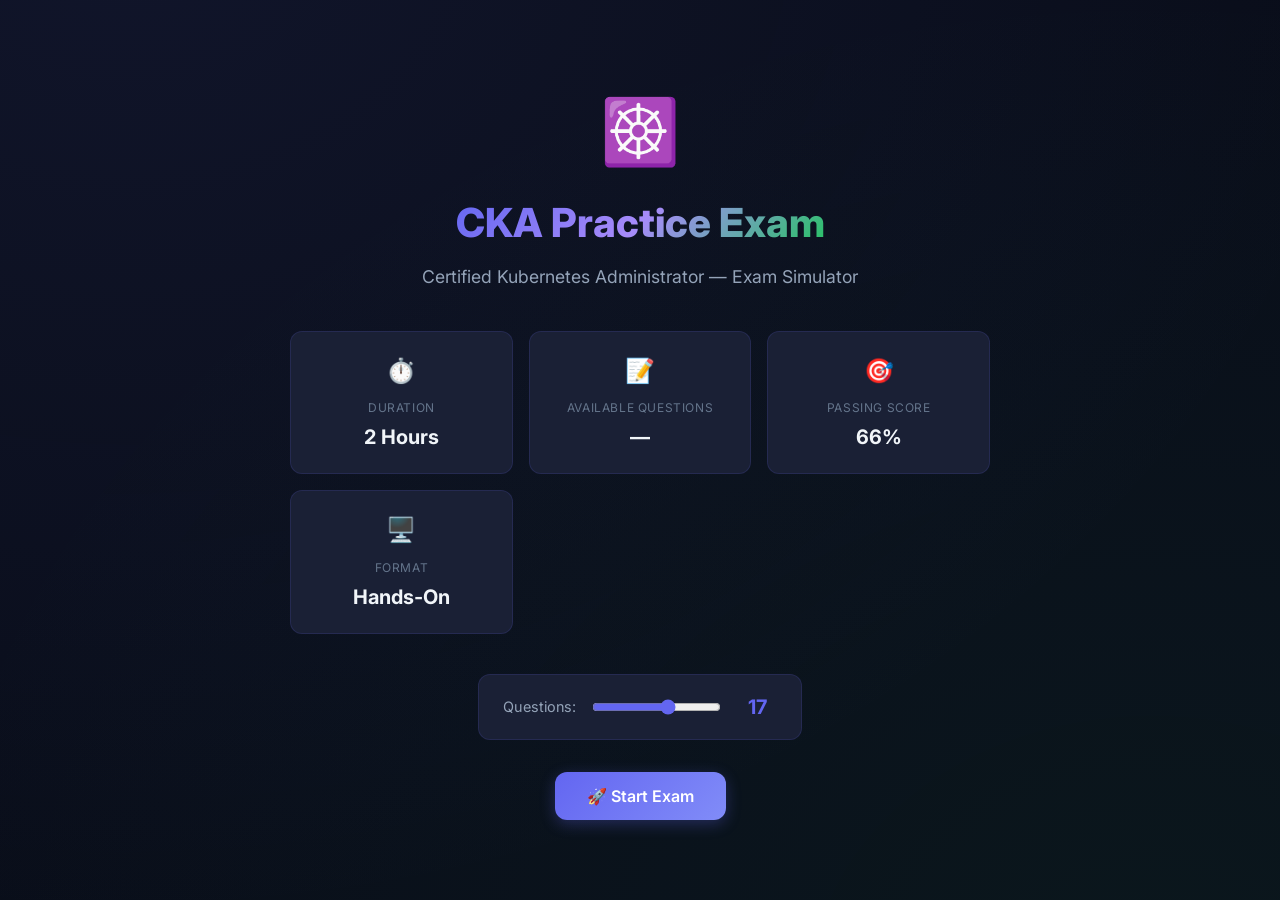
==== src/templates/index.html @ 95b74d7d "Updated UI" ====
<!DOCTYPE html>
<html lang="en">
<head>
  <meta charset="UTF-8">
  <meta name="viewport" content="width=device-width, initial-scale=1.0">
  <meta name="description" content="CKA Practice Exam Simulator — Randomized Kubernetes certification practice exams with countdown timer and exam-like experience.">
  <title>CKA Practice Exam Simulator</title>
  <link rel="stylesheet" href="/static/css/exam.css">
  <link rel="icon" href="data:image/svg+xml,<svg xmlns='http://www.w3.org/2000/svg' viewBox='0 0 100 100'><text y='.9em' font-size='90'>☸️</text></svg>">
</head>
<body>

  <!-- ===== START SCREEN ===== -->
  <div id="start-screen" class="screen active">
    <div class="start-logo">☸️</div>
    <h1 class="start-title">CKA Practice Exam</h1>
    <p class="start-subtitle">Certified Kubernetes Administrator — Exam Simulator</p>

    <div class="exam-info-grid">
      <div class="info-card">
        <div class="icon">⏱️</div>
        <div class="label">Duration</div>
        <div class="value">2 Hours</div>
      </div>
      <div class="info-card">
        <div class="icon">📝</div>
        <div class="label">Available Questions</div>
        <div class="value" id="available-count">—</div>
      </div>
      <div class="info-card">
        <div class="icon">🎯</div>
        <div class="label">Passing Score</div>
        <div class="value">66%</div>
      </div>
      <div class="info-card">
        <div class="icon">🖥️</div>
        <div class="label">Format</div>
        <div class="value">Hands-On</div>
      </div>
    </div>

    <div class="question-count-control">
      <label for="question-count-slider">Questions:</label>
      <input type="range" id="question-count-slider" min="5" max="25" value="17" step="1">
      <span class="count-display" id="count-display">17</span>
    </div>

    <button class="btn btn-primary" id="start-btn">
      🚀 Start Exam
    </button>
  </div>

  <!-- ===== EXAM SCREEN ===== -->
  <div id="exam-screen" class="screen">
    <div class="exam-topbar">
      <div class="topbar-left">
        <span class="topbar-title">☸️ CKA Practice Exam</span>
      </div>
      <div class="topbar-center">
        <div class="timer green" id="timer">
          <span class="timer-icon">⏱️</span>
          <span class="timer-text">02:00:00</span>
        </div>
      </div>
      <div class="topbar-right">
        <span class="progress-text">0/0 answered</span>
        <button class="btn btn-danger" id="topbar-end-btn" style="padding:0.5rem 1rem;font-size:0.85rem">End Exam</button>
      </div>
    </div>

    <div class="exam-body">
      <div class="sidebar">
        <div class="sidebar-title">Question Palette</div>
        <div class="question-grid"></div>
        <div class="sidebar-legend">
          <div class="legend-item"><div class="legend-dot current"></div> Current</div>
          <div class="legend-item"><div class="legend-dot answered"></div> Answered</div>
          <div class="legend-item"><div class="legend-dot flagged"></div> Flagged</div>
          <div class="legend-item"><div class="legend-dot unanswered"></div> Unanswered</div>
        </div>
      </div>

      <div class="question-area">
        <div class="loading">
          <div class="spinner"></div>
          <p>Loading exam…</p>
        </div>
      </div>
    </div>
  </div>

  <!-- ===== RESULTS SCREEN ===== -->
  <div id="results-screen" class="screen">
    <!-- Populated dynamically by JS -->
  </div>

  <!-- ===== MODAL ===== -->
  <div id="modal-overlay" class="modal-overlay">
    <div class="modal"></div>
  </div>

  <script src="/static/js/exam.js"></script>
</body>
</html>
---- static/css/exam.css ----
@import url('https://fonts.googleapis.com/css2?family=Inter:wght@300;400;500;600;700;800&family=JetBrains+Mono:wght@400;500;600&display=swap');

:root {
  --bg-primary: #0a0e1a;
  --bg-secondary: #111827;
  --bg-card: #1a2035;
  --bg-card-hover: #1f2847;
  --bg-glass: rgba(26, 32, 53, 0.85);
  --border: rgba(99, 102, 241, 0.15);
  --border-active: rgba(99, 102, 241, 0.5);
  --text-primary: #f1f5f9;
  --text-secondary: #94a3b8;
  --text-muted: #64748b;
  --accent: #6366f1;
  --accent-glow: rgba(99, 102, 241, 0.3);
  --green: #22c55e;
  --green-glow: rgba(34, 197, 94, 0.2);
  --yellow: #eab308;
  --yellow-glow: rgba(234, 179, 8, 0.2);
  --red: #ef4444;
  --red-glow: rgba(239, 68, 68, 0.2);
  --easy: #22c55e;
  --medium: #f59e0b;
  --hard: #ef4444;
  --radius: 12px;
  --radius-sm: 8px;
  --shadow: 0 4px 24px rgba(0, 0, 0, 0.3);
  --transition: all 0.25s cubic-bezier(0.4, 0, 0.2, 1);
}

*, *::before, *::after { box-sizing: border-box; margin: 0; padding: 0; }

body {
  font-family: 'Inter', -apple-system, sans-serif;
  background: var(--bg-primary);
  color: var(--text-primary);
  min-height: 100vh;
  line-height: 1.6;
  overflow-x: hidden;
}

body::before {
  content: '';
  position: fixed;
  top: -50%;
  left: -50%;
  width: 200%;
  height: 200%;
  background: radial-gradient(ellipse at 30% 20%, rgba(99,102,241,0.08) 0%, transparent 50%),
              radial-gradient(ellipse at 70% 80%, rgba(34,197,94,0.05) 0%, transparent 50%);
  z-index: -1;
  pointer-events: none;
}

/* ===== SCROLLBAR ===== */
::-webkit-scrollbar { width: 6px; }
::-webkit-scrollbar-track { background: var(--bg-primary); }
::-webkit-scrollbar-thumb { background: var(--accent); border-radius: 3px; }

/* ===== START SCREEN ===== */
.screen { display: none; }
.screen.active { display: flex; }

#start-screen {
  flex-direction: column;
  align-items: center;
  justify-content: center;
  min-height: 100vh;
  padding: 2rem;
  text-align: center;
}

.start-logo {
  font-size: 4rem;
  margin-bottom: 0.5rem;
  animation: float 3s ease-in-out infinite;
}

@keyframes float {
  0%, 100% { transform: translateY(0); }
  50% { transform: translateY(-10px); }
}

.start-title {
  font-size: 2.5rem;
  font-weight: 800;
  background: linear-gradient(135deg, var(--accent), #a78bfa, var(--green));
  -webkit-background-clip: text;
  -webkit-text-fill-color: transparent;
  background-clip: text;
  margin-bottom: 0.5rem;
}

.start-subtitle {
  color: var(--text-secondary);
  font-size: 1.1rem;
  margin-bottom: 2.5rem;
}

.exam-info-grid {
  display: grid;
  grid-template-columns: repeat(auto-fit, minmax(180px, 1fr));
  gap: 1rem;
  max-width: 700px;
  width: 100%;
  margin-bottom: 2.5rem;
}

.info-card {
  background: var(--bg-card);
  border: 1px solid var(--border);
  border-radius: var(--radius);
  padding: 1.25rem;
  transition: var(--transition);
}

.info-card:hover {
  border-color: var(--border-active);
  transform: translateY(-2px);
  box-shadow: 0 8px 30px rgba(99,102,241,0.1);
}

.info-card .icon { font-size: 1.5rem; margin-bottom: 0.5rem; }
.info-card .label { font-size: 0.75rem; color: var(--text-muted); text-transform: uppercase; letter-spacing: 0.05em; }
.info-card .value { font-size: 1.25rem; font-weight: 700; color: var(--text-primary); margin-top: 0.25rem; }

.question-count-control {
  display: flex;
  align-items: center;
  gap: 1rem;
  margin-bottom: 2rem;
  background: var(--bg-card);
  border: 1px solid var(--border);
  border-radius: var(--radius);
  padding: 1rem 1.5rem;
}

.question-count-control label {
  font-size: 0.9rem;
  color: var(--text-secondary);
  white-space: nowrap;
}

.question-count-control input[type="range"] {
  flex: 1;
  accent-color: var(--accent);
  cursor: pointer;
}

.question-count-control .count-display {
  font-size: 1.25rem;
  font-weight: 700;
  color: var(--accent);
  min-width: 2.5rem;
  text-align: center;
}

.btn {
  display: inline-flex;
  align-items: center;
  gap: 0.5rem;
  padding: 0.875rem 2rem;
  border: none;
  border-radius: var(--radius);
  font-family: inherit;
  font-size: 1rem;
  font-weight: 600;
  cursor: pointer;
  transition: var(--transition);
  text-decoration: none;
}

.btn-primary {
  background: linear-gradient(135deg, var(--accent), #818cf8);
  color: white;
  box-shadow: 0 4px 15px var(--accent-glow);
}

.btn-primary:hover {
  transform: translateY(-2px);
  box-shadow: 0 8px 25px var(--accent-glow);
}

.btn-secondary {
  background: var(--bg-card);
  color: var(--text-primary);
  border: 1px solid var(--border);
}

.btn-secondary:hover {
  border-color: var(--border-active);
  background: var(--bg-card-hover);
}

.btn-danger {
  background: linear-gradient(135deg, var(--red), #f87171);
  color: white;
  box-shadow: 0 4px 15px var(--red-glow);
}

.btn-success {
  background: linear-gradient(135deg, var(--green), #4ade80);
  color: white;
  box-shadow: 0 4px 15px var(--green-glow);
}

/* ===== EXAM SCREEN ===== */
#exam-screen {
  flex-direction: column;
  min-height: 100vh;
}

/* Top Bar */
.exam-topbar {
  position: sticky;
  top: 0;
  z-index: 100;
  display: flex;
  align-items: center;
  justify-content: space-between;
  padding: 0.75rem 1.5rem;
  background: var(--bg-glass);
  backdrop-filter: blur(20px);
  border-bottom: 1px solid var(--border);
}

.topbar-left {
  display: flex;
  align-items: center;
  gap: 1rem;
}

.topbar-title {
  font-size: 1rem;
  font-weight: 600;
  color: var(--text-secondary);
}

.topbar-center { display: flex; align-items: center; gap: 0.75rem; }

/* Timer */
.timer {
  display: flex;
  align-items: center;
  gap: 0.5rem;
  font-family: 'JetBrains Mono', monospace;
  font-size: 1.5rem;
  font-weight: 600;
  padding: 0.5rem 1rem;
  border-radius: var(--radius-sm);
  background: var(--bg-card);
  border: 1px solid var(--border);
  transition: var(--transition);
}

.timer.green { color: var(--green); border-color: rgba(34,197,94,0.3); }
.timer.yellow { color: var(--yellow); border-color: rgba(234,179,8,0.3); background: var(--yellow-glow); }
.timer.red { color: var(--red); border-color: rgba(239,68,68,0.3); background: var(--red-glow); }

.timer.red.pulse {
  animation: timerPulse 1s ease-in-out infinite;
}

@keyframes timerPulse {
  0%, 100% { box-shadow: 0 0 0 0 var(--red-glow); }
  50% { box-shadow: 0 0 20px 5px var(--red-glow); }
}

.timer-icon { font-size: 1.2rem; }

.topbar-right { display: flex; align-items: center; gap: 0.75rem; }

.progress-text {
  font-size: 0.85rem;
  color: var(--text-secondary);
  font-weight: 500;
}

/* Main Layout */
.exam-body {
  display: flex;
  flex: 1;
  overflow: hidden;
}

/* Question Palette Sidebar */
.sidebar {
  width: 260px;
  min-width: 260px;
  background: var(--bg-secondary);
  border-right: 1px solid var(--border);
  padding: 1.25rem;
  overflow-y: auto;
  display: flex;
  flex-direction: column;
  gap: 1rem;
}

.sidebar-title {
  font-size: 0.8rem;
  font-weight: 600;
  text-transform: uppercase;
  letter-spacing: 0.08em;
  color: var(--text-muted);
}

.question-grid {
  display: grid;
  grid-template-columns: repeat(4, 1fr);
  gap: 0.5rem;
}

.q-dot {
  width: 100%;
  aspect-ratio: 1;
  display: flex;
  align-items: center;
  justify-content: center;
  border-radius: var(--radius-sm);
  font-size: 0.8rem;
  font-weight: 600;
  cursor: pointer;
  border: 2px solid var(--border);
  background: var(--bg-card);
  color: var(--text-secondary);
  transition: var(--transition);
}

.q-dot:hover {
  border-color: var(--accent);
  transform: scale(1.05);
}

.q-dot.active {
  border-color: var(--accent);
  background: var(--accent);
  color: white;
}

.q-dot.answered {
  border-color: var(--green);
  background: var(--green-glow);
  color: var(--green);
}

.q-dot.flagged {
  border-color: var(--yellow);
  background: var(--yellow-glow);
  color: var(--yellow);
}

.q-dot.answered.flagged {
  border-color: var(--yellow);
  background: linear-gradient(135deg, var(--green-glow), var(--yellow-glow));
}

.sidebar-legend {
  display: flex;
  flex-direction: column;
  gap: 0.4rem;
  margin-top: 0.5rem;
  padding-top: 0.75rem;
  border-top: 1px solid var(--border);
}

.legend-item {
  display: flex;
  align-items: center;
  gap: 0.5rem;
  font-size: 0.75rem;
  color: var(--text-muted);
}

.legend-dot {
  width: 12px;
  height: 12px;
  border-radius: 3px;
  border: 2px solid;
  flex-shrink: 0;
}

.legend-dot.current { border-color: var(--accent); background: var(--accent); }
.legend-dot.answered { border-color: var(--green); background: var(--green-glow); }
.legend-dot.flagged { border-color: var(--yellow); background: var(--yellow-glow); }
.legend-dot.unanswered { border-color: var(--border); background: var(--bg-card); }

/* Question Area */
.question-area {
  flex: 1;
  overflow-y: auto;
  padding: 2rem 3rem;
  max-width: 900px;
}

.question-header {
  display: flex;
  align-items: center;
  gap: 1rem;
  margin-bottom: 1.5rem;
  flex-wrap: wrap;
}

.question-number {
  font-size: 0.8rem;
  font-weight: 700;
  text-transform: uppercase;
  letter-spacing: 0.05em;
  color: var(--accent);
}

.difficulty-badge {
  display: inline-flex;
  align-items: center;
  gap: 0.3rem;
  padding: 0.2rem 0.6rem;
  border-radius: 20px;
  font-size: 0.7rem;
  font-weight: 600;
  text-transform: uppercase;
}

.difficulty-badge.easy { background: rgba(34,197,94,0.15); color: var(--easy); }
.difficulty-badge.medium { background: rgba(245,158,11,0.15); color: var(--medium); }
.difficulty-badge.hard { background: rgba(239,68,68,0.15); color: var(--hard); }

.domain-badge {
  padding: 0.2rem 0.6rem;
  border-radius: 20px;
  font-size: 0.7rem;
  font-weight: 500;
  background: rgba(99,102,241,0.1);
  color: var(--accent);
}

.topic-badge {
  padding: 0.2rem 0.6rem;
  border-radius: 20px;
  font-size: 0.7rem;
  font-weight: 500;
  background: rgba(148,163,184,0.1);
  color: var(--text-secondary);
}

.question-title {
  font-size: 1.5rem;
  font-weight: 700;
  margin-bottom: 1rem;
  line-height: 1.4;
}

.question-body {
  font-size: 1rem;
  color: var(--text-secondary);
  line-height: 1.8;
  margin-bottom: 2rem;
}

.question-body p { margin-bottom: 0.75rem; }

.question-body code {
  font-family: 'JetBrains Mono', monospace;
  background: rgba(99,102,241,0.1);
  padding: 0.15em 0.4em;
  border-radius: 4px;
  font-size: 0.9em;
  color: var(--accent);
}

.question-body pre {
  background: var(--bg-primary);
  border: 1px solid var(--border);
  border-radius: var(--radius-sm);
  padding: 1rem;
  overflow-x: auto;
  margin: 1rem 0;
}

.question-body pre code {
  background: none;
  padding: 0;
  color: var(--text-primary);
  font-size: 0.85rem;
}

.question-body ul, .question-body ol {
  padding-left: 1.5rem;
  margin-bottom: 0.75rem;
}

.question-body li {
  margin-bottom: 0.4rem;
}

/* Answer Section */
.answer-section {
  margin-top: 1.5rem;
  border-top: 1px solid var(--border);
  padding-top: 1.5rem;
}

.answer-toggle {
  display: inline-flex;
  align-items: center;
  gap: 0.5rem;
  padding: 0.6rem 1.2rem;
  background: var(--bg-card);
  border: 1px solid var(--border);
  border-radius: var(--radius-sm);
  color: var(--text-secondary);
  font-family: inherit;
  font-size: 0.9rem;
  font-weight: 500;
  cursor: pointer;
  transition: var(--transition);
}

.answer-toggle:hover {
  border-color: var(--accent);
  color: var(--accent);
}

.answer-content {
  display: none;
  margin-top: 1.25rem;
  padding: 1.5rem;
  background: var(--bg-card);
  border: 1px solid var(--border);
  border-radius: var(--radius);
  line-height: 1.8;
  color: var(--text-secondary);
  animation: slideDown 0.3s ease;
}

.answer-content.visible {
  display: block;
}

@keyframes slideDown {
  from { opacity: 0; transform: translateY(-10px); }
  to { opacity: 1; transform: translateY(0); }
}

.answer-content code {
  font-family: 'JetBrains Mono', monospace;
  background: rgba(99,102,241,0.1);
  padding: 0.15em 0.4em;
  border-radius: 4px;
  font-size: 0.9em;
  color: var(--accent);
}

.answer-content pre {
  background: var(--bg-primary);
  border: 1px solid var(--border);
  border-radius: var(--radius-sm);
  padding: 1rem;
  overflow-x: auto;
  margin: 1rem 0;
}

.answer-content pre code {
  background: none;
  padding: 0;
  color: var(--text-primary);
  font-size: 0.85rem;
}

.answer-content blockquote {
  border-left: 3px solid var(--accent);
  padding: 0.75rem 1rem;
  margin: 1rem 0;
  background: rgba(99,102,241,0.05);
  border-radius: 0 var(--radius-sm) var(--radius-sm) 0;
  color: var(--text-secondary);
}

.answer-content table {
  width: 100%;
  border-collapse: collapse;
  margin: 1rem 0;
}

.answer-content th, .answer-content td {
  padding: 0.5rem 0.75rem;
  border: 1px solid var(--border);
  text-align: left;
  font-size: 0.9rem;
}

.answer-content th {
  background: var(--bg-secondary);
  font-weight: 600;
}

/* Self Assessment */
.self-assess {
  display: flex;
  align-items: center;
  gap: 0.75rem;
  margin-top: 1.25rem;
  padding-top: 1rem;
}

.self-assess span {
  font-size: 0.85rem;
  color: var(--text-muted);
  font-weight: 500;
}

.assess-btn {
  padding: 0.5rem 1rem;
  border-radius: var(--radius-sm);
  border: 1px solid var(--border);
  background: var(--bg-card);
  color: var(--text-secondary);
  font-family: inherit;
  font-size: 0.85rem;
  font-weight: 500;
  cursor: pointer;
  transition: var(--transition);
}

.assess-btn:hover { border-color: var(--border-active); }
.assess-btn.correct { border-color: var(--green); background: var(--green-glow); color: var(--green); }
.assess-btn.incorrect { border-color: var(--red); background: var(--red-glow); color: var(--red); }
.assess-btn.selected { transform: scale(1.05); font-weight: 700; }

/* Navigation */
.question-nav {
  display: flex;
  align-items: center;
  justify-content: space-between;
  margin-top: 2rem;
  padding-top: 1.5rem;
  border-top: 1px solid var(--border);
  gap: 1rem;
}

.nav-center {
  display: flex;
  gap: 0.5rem;
}

.flag-btn {
  display: inline-flex;
  align-items: center;
  gap: 0.4rem;
  padding: 0.5rem 1rem;
  border-radius: var(--radius-sm);
  border: 1px solid var(--border);
  background: var(--bg-card);
  color: var(--text-secondary);
  font-family: inherit;
  font-size: 0.85rem;
  cursor: pointer;
  transition: var(--transition);
}

.flag-btn:hover { border-color: var(--yellow); color: var(--yellow); }
.flag-btn.flagged { border-color: var(--yellow); background: var(--yellow-glow); color: var(--yellow); }

/* ===== MODAL ===== */
.modal-overlay {
  display: none;
  position: fixed;
  inset: 0;
  background: rgba(0,0,0,0.7);
  backdrop-filter: blur(5px);
  z-index: 1000;
  align-items: center;
  justify-content: center;
}

.modal-overlay.visible {
  display: flex;
  animation: fadeIn 0.2s ease;
}

@keyframes fadeIn {
  from { opacity: 0; }
  to { opacity: 1; }
}

.modal {
  background: var(--bg-card);
  border: 1px solid var(--border);
  border-radius: var(--radius);
  padding: 2rem;
  max-width: 480px;
  width: 90%;
  box-shadow: var(--shadow);
  animation: modalSlideUp 0.3s ease;
}

@keyframes modalSlideUp {
  from { transform: translateY(20px); opacity: 0; }
  to { transform: translateY(0); opacity: 1; }
}

.modal-icon { font-size: 2.5rem; text-align: center; margin-bottom: 1rem; }
.modal-title { font-size: 1.25rem; font-weight: 700; text-align: center; margin-bottom: 0.5rem; }
.modal-text { color: var(--text-secondary); text-align: center; margin-bottom: 1.5rem; font-size: 0.95rem; }
.modal-actions { display: flex; justify-content: center; gap: 0.75rem; }

/* ===== RESULTS SCREEN ===== */
#results-screen {
  flex-direction: column;
  align-items: center;
  padding: 3rem 2rem;
  min-height: 100vh;
}

.results-header {
  text-align: center;
  margin-bottom: 2.5rem;
}

.results-icon { font-size: 4rem; margin-bottom: 1rem; }

.results-title {
  font-size: 2rem;
  font-weight: 800;
  margin-bottom: 0.5rem;
}

.results-subtitle {
  color: var(--text-secondary);
  font-size: 1rem;
}

.results-score-ring {
  position: relative;
  width: 180px;
  height: 180px;
  margin: 0 auto 2rem;
}

.results-score-ring svg {
  transform: rotate(-90deg);
  width: 180px;
  height: 180px;
}

.results-score-ring .bg { stroke: var(--bg-card); }
.results-score-ring .fg { transition: stroke-dashoffset 1.5s ease; }
.results-score-ring .score-text {
  position: absolute;
  inset: 0;
  display: flex;
  flex-direction: column;
  align-items: center;
  justify-content: center;
}

.score-percent {
  font-size: 2.5rem;
  font-weight: 800;
}

.score-label {
  font-size: 0.75rem;
  color: var(--text-muted);
  text-transform: uppercase;
  letter-spacing: 0.05em;
}

.results-stats {
  display: grid;
  grid-template-columns: repeat(auto-fit, minmax(150px, 1fr));
  gap: 1rem;
  max-width: 700px;
  width: 100%;
  margin-bottom: 2.5rem;
}

.stat-card {
  background: var(--bg-card);
  border: 1px solid var(--border);
  border-radius: var(--radius);
  padding: 1.25rem;
  text-align: center;
}

.stat-value { font-size: 1.5rem; font-weight: 700; }
.stat-label { font-size: 0.75rem; color: var(--text-muted); text-transform: uppercase; letter-spacing: 0.05em; margin-top: 0.25rem; }

.results-domain-breakdown {
  max-width: 700px;
  width: 100%;
  margin-bottom: 2rem;
}

.domain-row {
  display: flex;
  align-items: center;
  gap: 1rem;
  padding: 0.75rem 0;
  border-bottom: 1px solid var(--border);
}

.domain-name {
  flex: 1;
  font-size: 0.9rem;
  font-weight: 500;
}

.domain-bar-wrap {
  width: 120px;
  height: 6px;
  background: var(--bg-card);
  border-radius: 3px;
  overflow: hidden;
}

.domain-bar {
  height: 100%;
  border-radius: 3px;
  transition: width 1s ease;
}

.domain-score {
  font-size: 0.85rem;
  font-weight: 600;
  min-width: 50px;
  text-align: right;
}

.results-questions {
  max-width: 700px;
  width: 100%;
  margin-bottom: 2rem;
}

.results-questions h3 {
  font-size: 1rem;
  font-weight: 600;
  color: var(--text-muted);
  text-transform: uppercase;
  letter-spacing: 0.05em;
  margin-bottom: 1rem;
}

.rq-item {
  display: flex;
  align-items: center;
  gap: 0.75rem;
  padding: 0.6rem 0;
  border-bottom: 1px solid rgba(99,102,241,0.08);
  font-size: 0.9rem;
}

.rq-status { font-size: 1.1rem; }
.rq-num { color: var(--text-muted); min-width: 1.5rem; }
.rq-title { flex: 1; color: var(--text-secondary); }

.results-actions {
  display: flex;
  gap: 1rem;
  margin-top: 1rem;
}

/* ===== LOADING ===== */
.loading {
  display: flex;
  flex-direction: column;
  align-items: center;
  justify-content: center;
  gap: 1rem;
  padding: 3rem;
}

.spinner {
  width: 40px;
  height: 40px;
  border: 3px solid var(--border);
  border-top-color: var(--accent);
  border-radius: 50%;
  animation: spin 0.8s linear infinite;
}

@keyframes spin { to { transform: rotate(360deg); } }

/* ===== RESPONSIVE ===== */
@media (max-width: 768px) {
  .sidebar { display: none; }
  .question-area { padding: 1.5rem 1rem; }
  .start-title { font-size: 1.8rem; }
  .exam-info-grid { grid-template-columns: repeat(2, 1fr); }
  .timer { font-size: 1.2rem; }
  .question-title { font-size: 1.2rem; }
  .question-nav { flex-wrap: wrap; justify-content: center; }
}
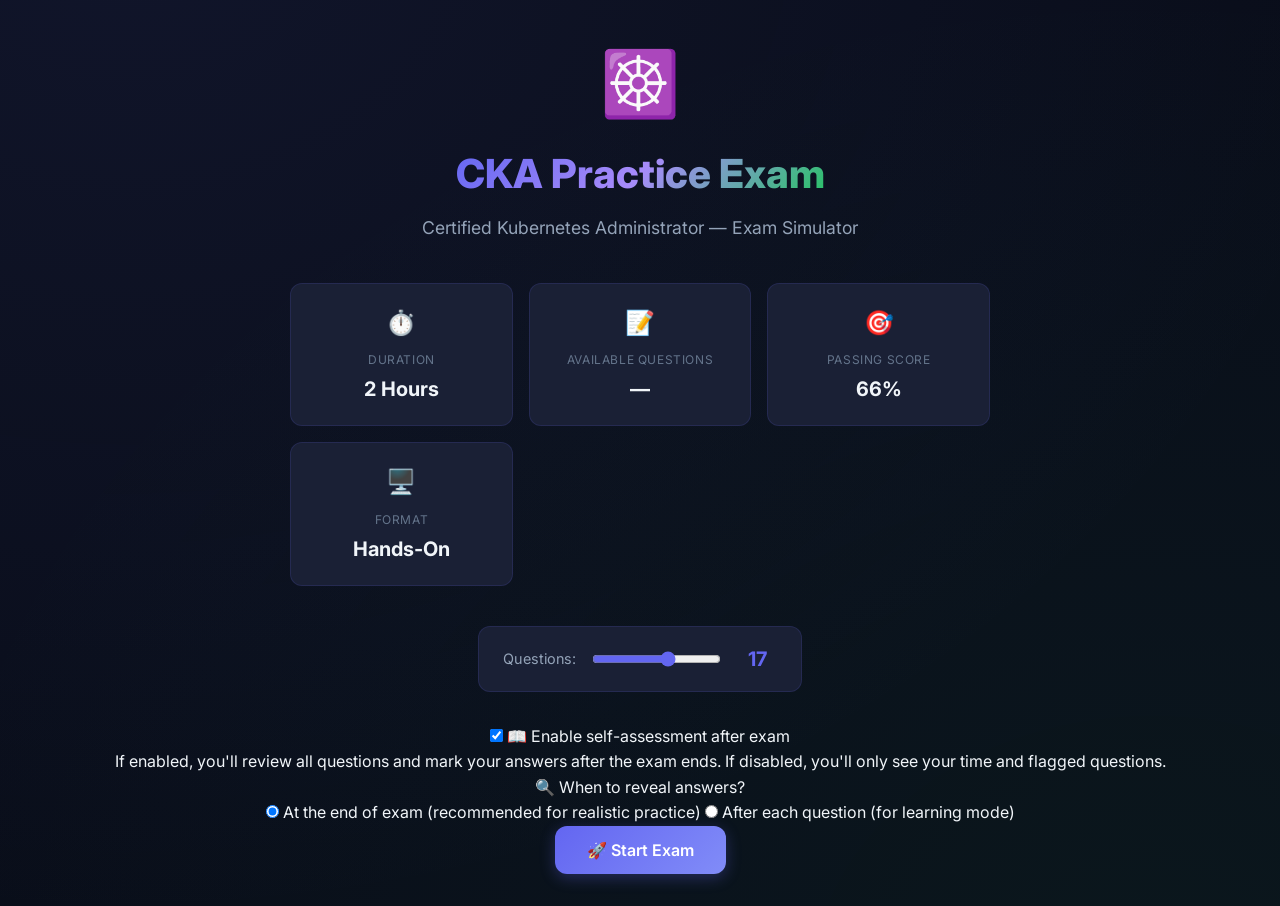
==== commit b1eb9688: "Updated UI" ====
--- a/src/templates/index.html
+++ b/src/templates/index.html
@@ -43,6 +43,28 @@
       <label for="question-count-slider">Questions:</label>
       <input type="range" id="question-count-slider" min="5" max="25" value="17" step="1">
       <span class="count-display" id="count-display">17</span>
+    </div>
+
+    <div class="assessment-mode-control">
+      <label for="assessment-mode-toggle">
+        <input type="checkbox" id="assessment-mode-toggle" checked>
+        <span>📖 Enable self-assessment after exam</span>
+      </label>
+      <p class="assessment-mode-desc">If enabled, you'll review all questions and mark your answers after the exam ends. If disabled, you'll only see your time and flagged questions.</p>
+    </div>
+
+    <div class="answer-reveal-control">
+      <label>🔍 When to reveal answers?</label>
+      <div class="radio-group">
+        <label class="radio-item">
+          <input type="radio" name="answer-reveal" value="end" checked>
+          <span>At the end of exam (recommended for realistic practice)</span>
+        </label>
+        <label class="radio-item">
+          <input type="radio" name="answer-reveal" value="during">
+          <span>After each question (for learning mode)</span>
+        </label>
+      </div>
     </div>
 
     <button class="btn btn-primary" id="start-btn">
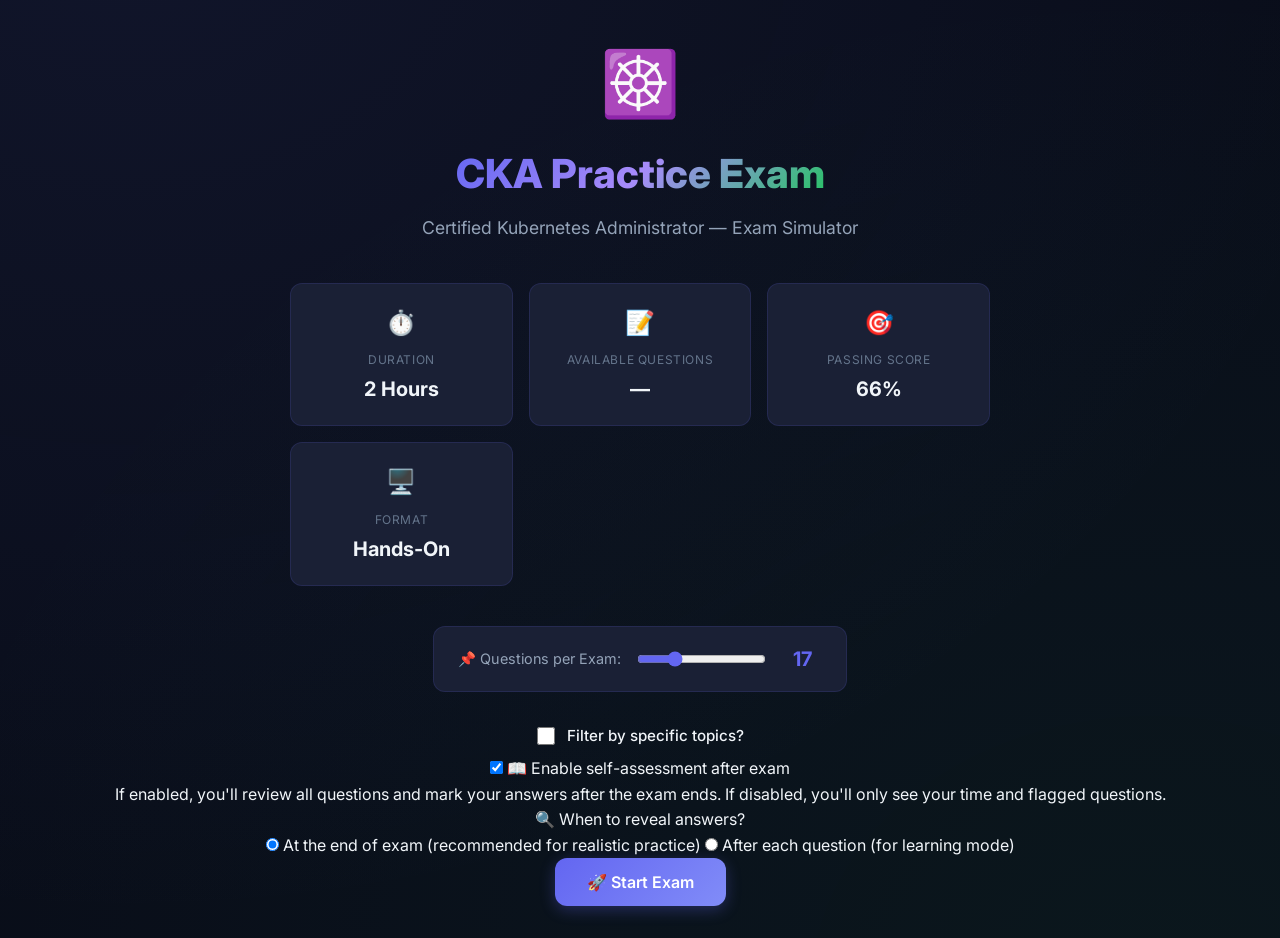
==== commit 2d97cd5f: "Updated UI and README.md" ====
--- a/src/templates/index.html
+++ b/src/templates/index.html
@@ -3,8 +3,64 @@
 <head>
   <meta charset="UTF-8">
   <meta name="viewport" content="width=device-width, initial-scale=1.0">
-  <meta name="description" content="CKA Practice Exam Simulator — Randomized Kubernetes certification practice exams with countdown timer and exam-like experience.">
-  <title>CKA Practice Exam Simulator</title>
+
+  <!-- ===== Primary SEO ===== -->
+  <title>CKA Practice Exam Simulator | Certified Kubernetes Administrator Questions</title>
+  <meta name="description" content="Free CKA practice exam simulator with 100+ hands-on Kubernetes questions. Randomized exams, countdown timer, weighted scoring, and domain breakdowns — built to match the real Certified Kubernetes Administrator (CKA) exam format.">
+  <meta name="keywords" content="CKA practice exam, CKA practice questions, Certified Kubernetes Administrator, CKA mock exam, CKA model questions, Kubernetes certification practice, CKA exam simulator, CKA study guide, Kubernetes exam prep, CKA 2024, CKA 2025, CNCF CKA, kubectl practice, kubernetes administrator exam questions">
+  <meta name="author" content="sonyjtp">
+  <meta name="robots" content="index, follow">
+  <link rel="canonical" href="https://sonyjtp.github.io/cka-practice-questions/">
+
+  <!-- ===== Open Graph (Facebook / LinkedIn / Slack) ===== -->
+  <meta property="og:type" content="website">
+  <meta property="og:title" content="CKA Practice Exam Simulator | Certified Kubernetes Administrator Questions">
+  <meta property="og:description" content="Free CKA practice exam simulator with 100+ hands-on Kubernetes questions. Countdown timer, weighted scoring, and domain breakdowns — just like the real CKA exam.">
+  <meta property="og:url" content="https://sonyjtp.github.io/cka-practice-questions/">
+  <meta property="og:site_name" content="CKA Practice Exam Simulator">
+  <meta property="og:image" content="https://raw.githubusercontent.com/sonyjtp/cka-practice-questions/main/src/static/og-preview.png">
+  <meta property="og:image:alt" content="CKA Practice Exam Simulator screenshot">
+
+  <!-- ===== Twitter Card ===== -->
+  <meta name="twitter:card" content="summary_large_image">
+  <meta name="twitter:title" content="CKA Practice Exam Simulator | Kubernetes Admin Questions">
+  <meta name="twitter:description" content="Free CKA practice exam simulator — randomized questions, 2-hr timer, weighted scoring, and domain breakdowns matching the real CKA exam.">
+  <meta name="twitter:image" content="https://raw.githubusercontent.com/sonyjtp/cka-practice-questions/main/src/static/og-preview.png">
+
+  <!-- ===== JSON-LD Structured Data ===== -->
+  <script type="application/ld+json">
+  {
+    "@context": "https://schema.org",
+    "@type": "WebApplication",
+    "name": "CKA Practice Exam Simulator",
+    "url": "https://sonyjtp.github.io/cka-practice-questions/",
+    "description": "Free Certified Kubernetes Administrator (CKA) practice exam simulator with randomized questions, countdown timer, weighted difficulty scoring, and domain-level breakdowns.",
+    "applicationCategory": "EducationalApplication",
+    "operatingSystem": "Web",
+    "inLanguage": "en",
+    "isAccessibleForFree": true,
+    "keywords": "CKA practice exam, Kubernetes certification, CKA mock exam, Certified Kubernetes Administrator",
+    "author": {
+      "@type": "Person",
+      "name": "sonyjtp",
+      "url": "https://github.com/sonyjtp"
+    },
+    "offers": {
+      "@type": "Offer",
+      "price": "0",
+      "priceCurrency": "USD"
+    },
+    "featureList": [
+      "Randomized CKA practice questions",
+      "2-hour countdown timer with warnings",
+      "Weighted scoring by difficulty",
+      "Domain-level performance breakdown",
+      "Flag questions for review",
+      "Self-assessment mode"
+    ]
+  }
+  </script>
+
   <link rel="stylesheet" href="/static/css/exam.css">
   <link rel="icon" href="data:image/svg+xml,<svg xmlns='http://www.w3.org/2000/svg' viewBox='0 0 100 100'><text y='.9em' font-size='90'>☸️</text></svg>">
 </head>
@@ -39,13 +95,24 @@
       </div>
     </div>
 
-    <div class="question-count-control">
-      <label for="question-count-slider">Questions:</label>
-      <input type="range" id="question-count-slider" min="5" max="25" value="17" step="1">
-      <span class="count-display" id="count-display">17</span>
-    </div>
+        <div class="question-count-control">
+          <label for="question-count-slider">📌 Questions per Exam:</label>
+          <input type="range" id="question-count-slider" min="5" max="50" value="17" />
+          <span class="count-display" id="count-display">17</span>
+        </div>
 
-    <div class="assessment-mode-control">
+        <div class="topic-filter-control">
+          <label style="display:flex; align-items: center; gap: 0.75rem; font-size: 0.95rem; font-weight: 500; color: var(--text-primary); cursor: pointer; margin-bottom: 0.5rem;">
+            <input type="checkbox" id="topic-filter-toggle" style="width: 18px; height: 18px; cursor: pointer; accent-color: var(--accent);" />
+            Filter by specific topics?
+          </label>
+          <div id="topics-list" style="display: none; background: rgba(99,102,241,0.05); border: 1px solid rgba(99,102,241,0.2); border-radius: 8px; padding: 0.75rem 1rem; margin-bottom: 1rem;">
+            <p style="font-size: 0.8rem; color: var(--text-muted); margin-bottom: 0.75rem; text-transform: uppercase; letter-spacing: 0.05em;">Select topics:</p>
+            <div id="topics-checkboxes" style="display: flex; flex-direction: column; gap: 0.5rem;"></div>
+          </div>
+        </div>
+
+        <div class="assessment-mode-control">
       <label for="assessment-mode-toggle">
         <input type="checkbox" id="assessment-mode-toggle" checked>
         <span>📖 Enable self-assessment after exam</span>
@@ -83,6 +150,7 @@
           <span class="timer-icon">⏱️</span>
           <span class="timer-text">02:00:00</span>
         </div>
+        <button class="btn-timer-control" id="timer-pause-btn" title="Pause/Resume timer">⏸️</button>
       </div>
       <div class="topbar-right">
         <span class="progress-text">0/0 answered</span>
